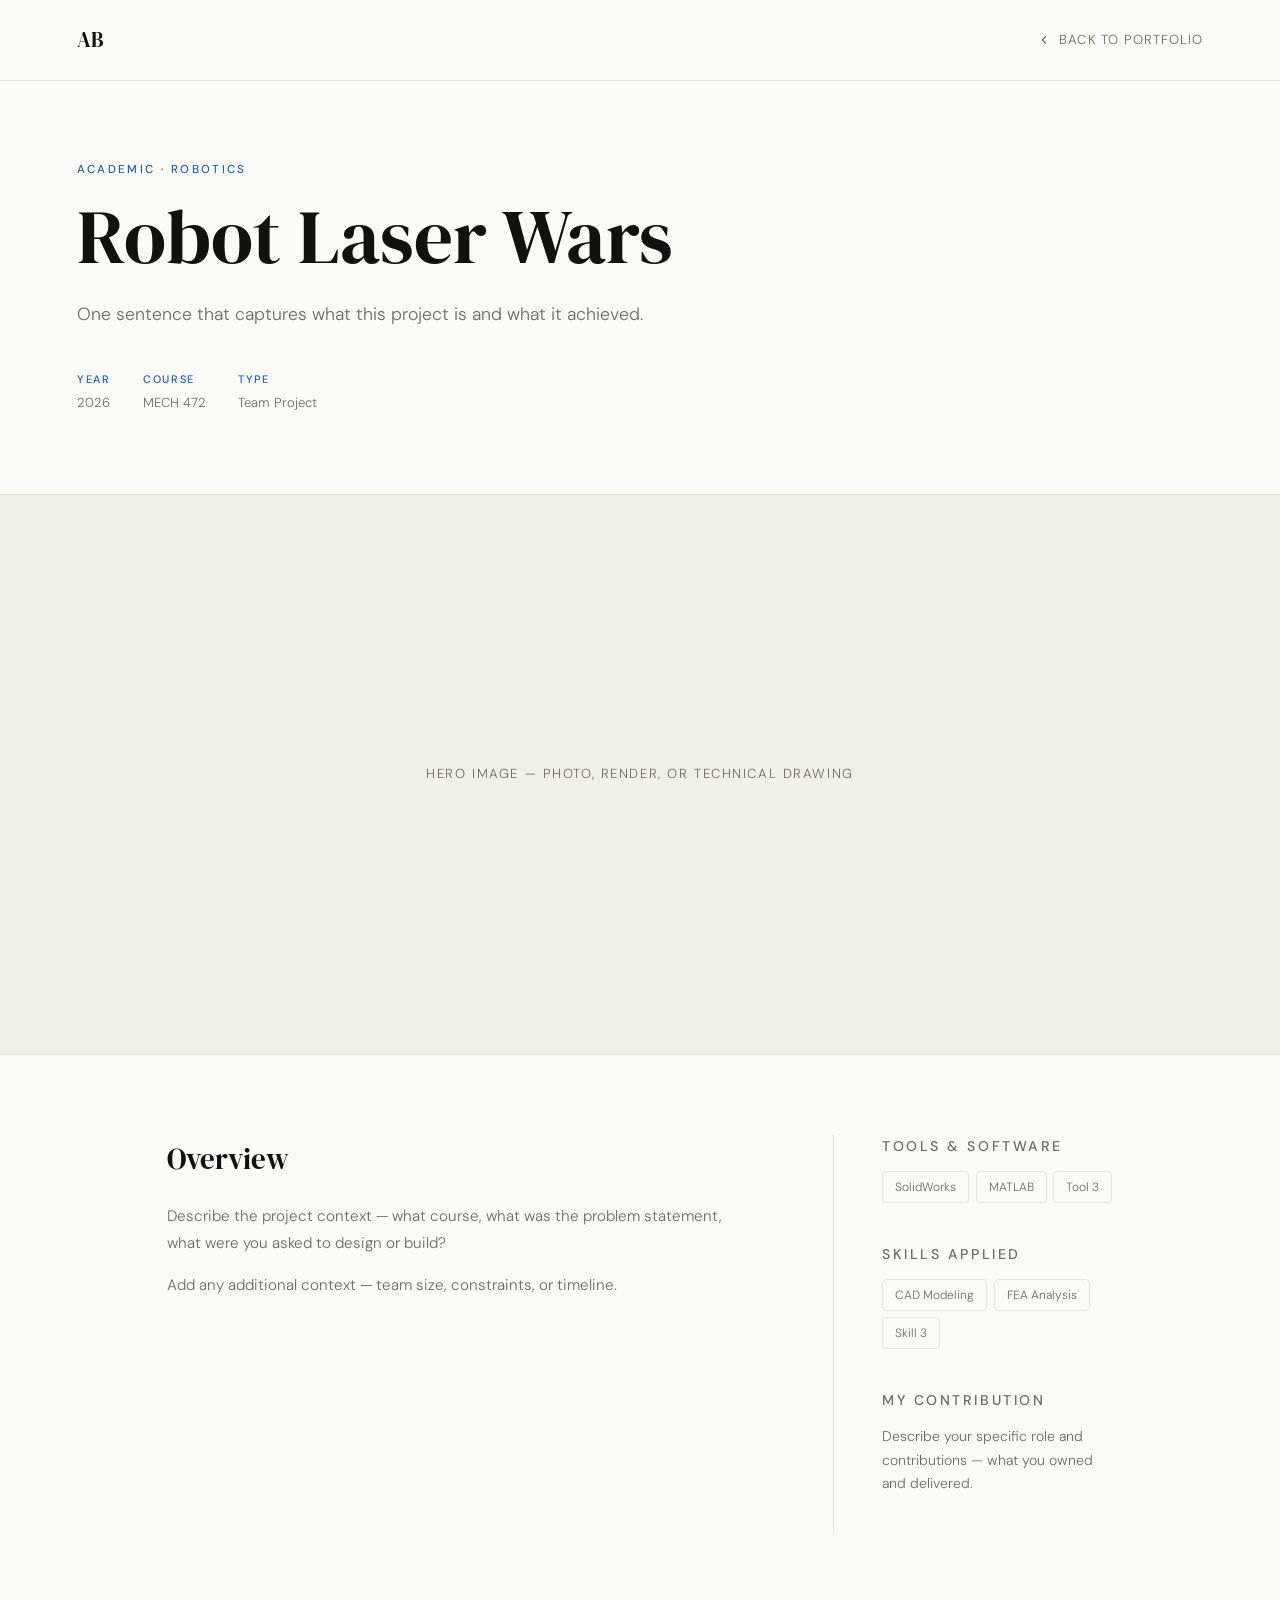
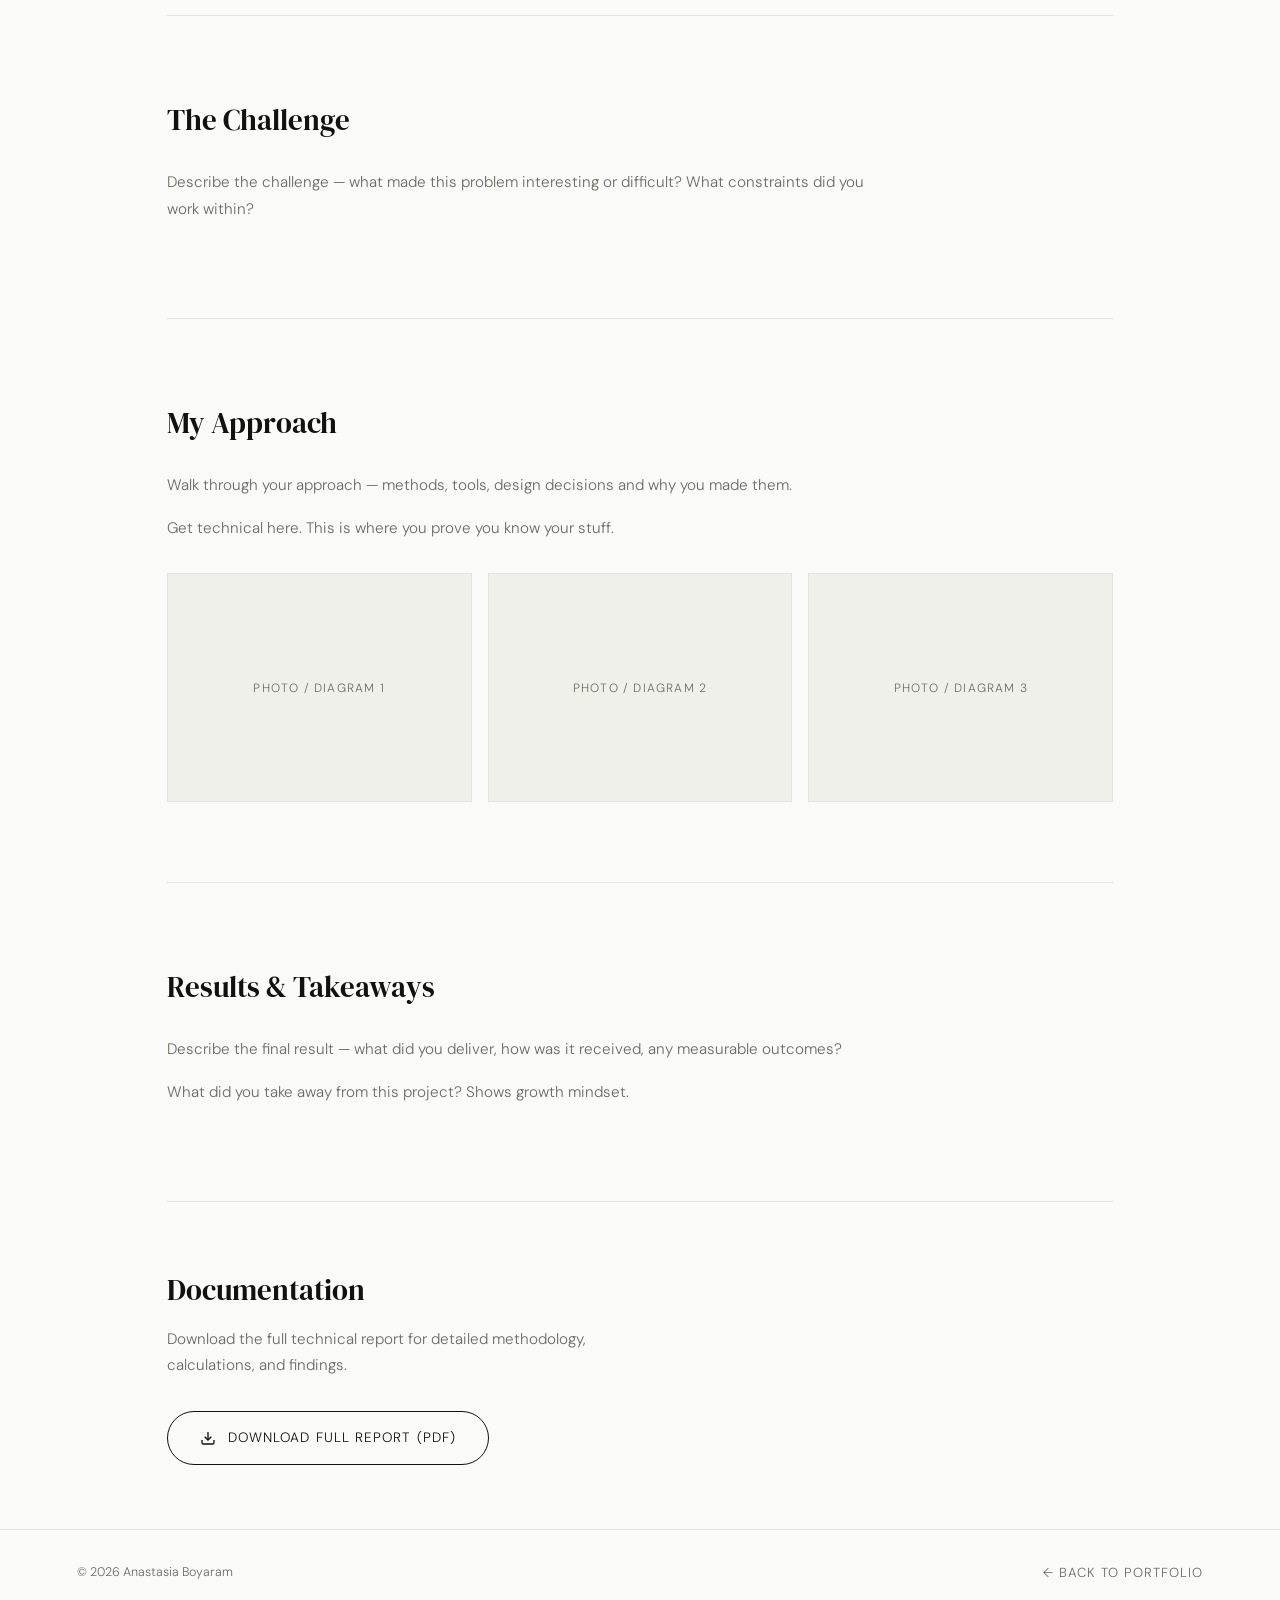
==== projects/robotics.html @ 699fc608 "initial portfolio setup" ====
<!DOCTYPE html>
<html lang="en">
<head>
  <meta charset="UTF-8" />
  <meta name="viewport" content="width=device-width, initial-scale=1.0"/>
  <!-- ▸ CHANGE: Update the title to your project name -->
  <title>Robot Laser Wars – Anastasia Boyaram</title>
  <link href="https://fonts.googleapis.com/css2?family=DM+Serif+Display:ital@0;1&family=DM+Sans:wght@300;400;500&display=swap" rel="stylesheet"/>
  <style>
    *, *::before, *::after { box-sizing: border-box; margin: 0; padding: 0; }

    :root {
      --bg: #fafaf8;
      --ink: #111110;
      --mid: #6b6b63;
      --accent: #2a5caa;
      --border: #e4e4dc;
      --card-bg: #ffffff;
    }

    html { scroll-behavior: smooth; }

    body {
      background: var(--bg);
      color: var(--ink);
      font-family: 'DM Sans', sans-serif;
      font-weight: 300;
      line-height: 1.7;
    }

    /* ── NAV ── */
    nav {
      position: fixed; top: 0; left: 0; right: 0;
      z-index: 100;
      display: flex; justify-content: space-between; align-items: center;
      padding: 1.4rem 6vw;
      background: rgba(250,250,248,0.88);
      backdrop-filter: blur(10px);
      border-bottom: 1px solid var(--border);
    }
    .nav-name {
      font-family: 'DM Serif Display', serif;
      font-size: 1.3rem;
      letter-spacing: 0.01em;
      text-decoration: none;
      color: var(--ink);
    }
    .back-link {
      display: inline-flex;
      align-items: center;
      gap: 0.5rem;
      font-size: 0.82rem;
      letter-spacing: 0.08em;
      text-transform: uppercase;
      color: var(--mid);
      text-decoration: none;
      transition: color 0.2s;
    }
    .back-link:hover { color: var(--accent); }

    /* ── HERO ── */
    .project-hero {
      padding: 10rem 6vw 5rem;
      border-bottom: 1px solid var(--border);
      opacity: 0; animation: fadeUp 0.9s 0.2s forwards;
    }
    .project-category {
      font-size: 0.72rem;
      letter-spacing: 0.2em;
      text-transform: uppercase;
      color: var(--accent);
      font-weight: 500;
      margin-bottom: 1rem;
    }
    .project-title {
      font-family: 'DM Serif Display', serif;
      font-size: clamp(2.5rem, 6vw, 5rem);
      font-weight: 400;
      line-height: 1.05;
      max-width: 800px;
      margin-bottom: 1.5rem;
    }
    .project-summary {
      font-size: 1.1rem;
      color: var(--mid);
      max-width: 600px;
      margin-bottom: 2.5rem;
    }
    .project-meta {
      display: flex;
      flex-wrap: wrap;
      gap: 2rem;
      font-size: 0.82rem;
      color: var(--mid);
    }
    .project-meta span strong {
      display: block;
      font-size: 0.68rem;
      letter-spacing: 0.16em;
      text-transform: uppercase;
      color: var(--accent);
      font-weight: 500;
      margin-bottom: 0.2rem;
    }

    /* ── IMAGE ── */
    .project-image-hero {
      width: 100%;
      aspect-ratio: 16/7;
      object-fit: cover;
      border-bottom: 1px solid var(--border);
      display: block;
    }
    .image-placeholder {
      width: 100%;
      aspect-ratio: 16/7;
      background: #f0f0ea;
      border-bottom: 1px solid var(--border);
      display: flex;
      align-items: center;
      justify-content: center;
      font-size: 0.82rem;
      letter-spacing: 0.12em;
      text-transform: uppercase;
      color: var(--mid);
    }

    /* ── CONTENT ── */
    .project-body {
      max-width: 1100px;
      margin: 0 auto;
      padding: 0 6vw;
    }
    .content-grid {
      display: grid;
      grid-template-columns: 1fr 280px;
      gap: 6rem;
      padding: 5rem 0;
      border-bottom: 1px solid var(--border);
    }
    .content-section h2 {
      font-family: 'DM Serif Display', serif;
      font-size: 1.8rem;
      font-weight: 400;
      margin-bottom: 1.2rem;
    }
    .content-section p {
      font-size: 0.95rem;
      color: var(--mid);
      margin-bottom: 1rem;
      line-height: 1.75;
    }
    .sidebar { border-left: 1px solid var(--border); padding-left: 3rem; }
    .sidebar-block { margin-bottom: 2.5rem; }
    .sidebar-label {
      font-size: 0.68rem;
      letter-spacing: 0.18em;
      text-transform: uppercase;
      color: var(--accent);
      font-weight: 500;
      margin-bottom: 0.8rem;
    }
    .sidebar-tags { display: flex; flex-wrap: wrap; gap: 0.4rem; }
    .sidebar-tag {
      font-size: 0.75rem;
      padding: 0.3rem 0.75rem;
      background: var(--bg);
      border: 1px solid var(--border);
      border-radius: 4px;
      color: var(--mid);
    }
    .sidebar p {
      font-size: 0.88rem;
      color: var(--mid);
      line-height: 1.65;
    }
    .full-section {
      padding: 5rem 0;
      border-bottom: 1px solid var(--border);
    }
    .full-section h2 {
      font-family: 'DM Serif Display', serif;
      font-size: 1.8rem;
      font-weight: 400;
      margin-bottom: 1.5rem;
    }
    .full-section p {
      font-size: 0.95rem;
      color: var(--mid);
      line-height: 1.75;
      max-width: 720px;
      margin-bottom: 1rem;
    }
    .photo-grid {
      display: grid;
      grid-template-columns: repeat(auto-fill, minmax(280px, 1fr));
      gap: 1rem;
      margin-top: 2rem;
    }
    .photo-grid img {
      width: 100%;
      aspect-ratio: 4/3;
      object-fit: cover;
      border: 1px solid var(--border);
    }
    .photo-placeholder {
      aspect-ratio: 4/3;
      background: #f0f0ea;
      border: 1px solid var(--border);
      display: flex;
      align-items: center;
      justify-content: center;
      font-size: 0.75rem;
      letter-spacing: 0.1em;
      text-transform: uppercase;
      color: var(--mid);
    }
    .pdf-section { padding: 4rem 0; }
    .pdf-section h2 {
      font-family: 'DM Serif Display', serif;
      font-size: 1.8rem;
      font-weight: 400;
      margin-bottom: 0.75rem;
    }
    .pdf-section p {
      font-size: 0.95rem;
      color: var(--mid);
      margin-bottom: 2rem;
      max-width: 500px;
    }
    .pdf-download {
      display: inline-flex;
      align-items: center;
      gap: 0.75rem;
      padding: 0.9rem 2rem;
      border: 1.5px solid var(--ink);
      border-radius: 100px;
      font-size: 0.85rem;
      letter-spacing: 0.08em;
      text-transform: uppercase;
      color: var(--ink);
      text-decoration: none;
      transition: all 0.2s;
      font-family: 'DM Sans', sans-serif;
    }
    .pdf-download:hover { background: var(--ink); color: var(--bg); }
    footer {
      padding: 2rem 6vw;
      border-top: 1px solid var(--border);
      display: flex; justify-content: space-between; align-items: center;
      font-size: 0.78rem;
      color: var(--mid);
    }
    @keyframes fadeUp {
      from { opacity: 0; transform: translateY(22px); }
      to   { opacity: 1; transform: translateY(0); }
    }
    @media (max-width: 768px) {
      .content-grid { grid-template-columns: 1fr; gap: 3rem; }
      .sidebar { border-left: none; padding-left: 0; border-top: 1px solid var(--border); padding-top: 2rem; }
    }
  </style>
</head>
<body>

<nav>
  <a class="nav-name" href="../index.html">AB</a>
  <a class="back-link" href="../index.html">
    <svg width="14" height="14" viewBox="0 0 24 24" fill="none" stroke="currentColor" stroke-width="2">
      <polyline points="15 18 9 12 15 6"></polyline>
    </svg>
    Back to Portfolio
  </a>
</nav>

<div class="project-hero">
  <!-- ▸ CHANGE: e.g. "Academic · Robotics" or "Academic · Capstone" -->
  <p class="project-category">Academic · Robotics</p>

  <!-- ▸ CHANGE: Your project title -->
  <h1 class="project-title">Robot Laser Wars</h1>

  <!-- ▸ CHANGE: One punchy sentence about what the project is -->
  <p class="project-summary">One sentence that captures what this project is and what it achieved.</p>

  <div class="project-meta">
    <!-- ▸ CHANGE: Fill in year, course, and team or solo -->
    <span><strong>Year</strong>2026</span>
    <span><strong>Course</strong>MECH 472</span>
    <span><strong>Type</strong>Team Project</span>
  </div>
</div>

<!-- ▸ OPTION A — Have a photo? Replace the div below with:
     <img class="project-image-hero" src="your-image.jpg" alt="Project Name" /> -->
<!-- ▸ OPTION B — No photo yet? Leave the placeholder as is -->
<div class="image-placeholder">Hero image — photo, render, or technical drawing</div>

<div class="project-body">

  <div class="content-grid">
    <div class="content-section">
      <h2>Overview</h2>
      <!-- ▸ CHANGE: What was the project about? What was the goal? -->
      <p>Describe the project context — what course, what was the problem statement, what were you asked to design or build?</p>
      <p>Add any additional context — team size, constraints, or timeline.</p>
    </div>

    <div class="sidebar">
      <div class="sidebar-block">
        <p class="sidebar-label">Tools & Software</p>
        <div class="sidebar-tags">
          <!-- ▸ CHANGE: Your actual tools -->
          <span class="sidebar-tag">SolidWorks</span>
          <span class="sidebar-tag">MATLAB</span>
          <span class="sidebar-tag">Tool 3</span>
        </div>
      </div>
      <div class="sidebar-block">
        <p class="sidebar-label">Skills Applied</p>
        <div class="sidebar-tags">
          <!-- ▸ CHANGE: Relevant engineering skills -->
          <span class="sidebar-tag">CAD Modeling</span>
          <span class="sidebar-tag">FEA Analysis</span>
          <span class="sidebar-tag">Skill 3</span>
        </div>
      </div>
      <div class="sidebar-block">
        <p class="sidebar-label">My Contribution</p>
        <!-- ▸ CHANGE: What did YOU specifically do on this project? -->
        <p>Describe your specific role and contributions — what you owned and delivered.</p>
      </div>
    </div>
  </div>

  <div class="full-section">
    <h2>The Challenge</h2>
    <!-- ▸ CHANGE: What engineering problem were you solving? -->
    <p>Describe the challenge — what made this problem interesting or difficult? What constraints did you work within?</p>
  </div>

  <div class="full-section">
    <h2>My Approach</h2>
    <!-- ▸ CHANGE: How did you solve it? What decisions did you make? -->
    <p>Walk through your approach — methods, tools, design decisions and why you made them.</p>
    <p>Get technical here. This is where you prove you know your stuff.</p>

    <!-- ▸ CHANGE: Replace placeholders with real images, or delete the grid if no photos -->
    <div class="photo-grid">
      <div class="photo-placeholder">Photo / Diagram 1</div>
      <div class="photo-placeholder">Photo / Diagram 2</div>
      <div class="photo-placeholder">Photo / Diagram 3</div>
    </div>
  </div>

  <div class="full-section">
    <h2>Results &amp; Takeaways</h2>
    <!-- ▸ CHANGE: What was the outcome? What did you learn? -->
    <p>Describe the final result — what did you deliver, how was it received, any measurable outcomes?</p>
    <p>What did you take away from this project? Shows growth mindset.</p>
  </div>

  <div class="pdf-section">
    <h2>Documentation</h2>
    <p>Download the full technical report for detailed methodology, calculations, and findings.</p>
    <!-- ▸ CHANGE: Update href to your PDF filename -->
    <!-- ▸ DELETE this block entirely if you don't have a PDF for this project -->
    <a class="pdf-download" href="your-report.pdf" target="_blank">
      <svg width="16" height="16" viewBox="0 0 24 24" fill="none" stroke="currentColor" stroke-width="2">
        <path d="M21 15v4a2 2 0 0 1-2 2H5a2 2 0 0 1-2-2v-4"></path>
        <polyline points="7 10 12 15 17 10"></polyline>
        <line x1="12" y1="15" x2="12" y2="3"></line>
      </svg>
      Download Full Report (PDF)
    </a>
  </div>

</div>

<footer>
  <span>© 2026 Anastasia Boyaram</span>
  <a href="../index.html" class="back-link">← Back to Portfolio</a>
</footer>

</body>
</html>
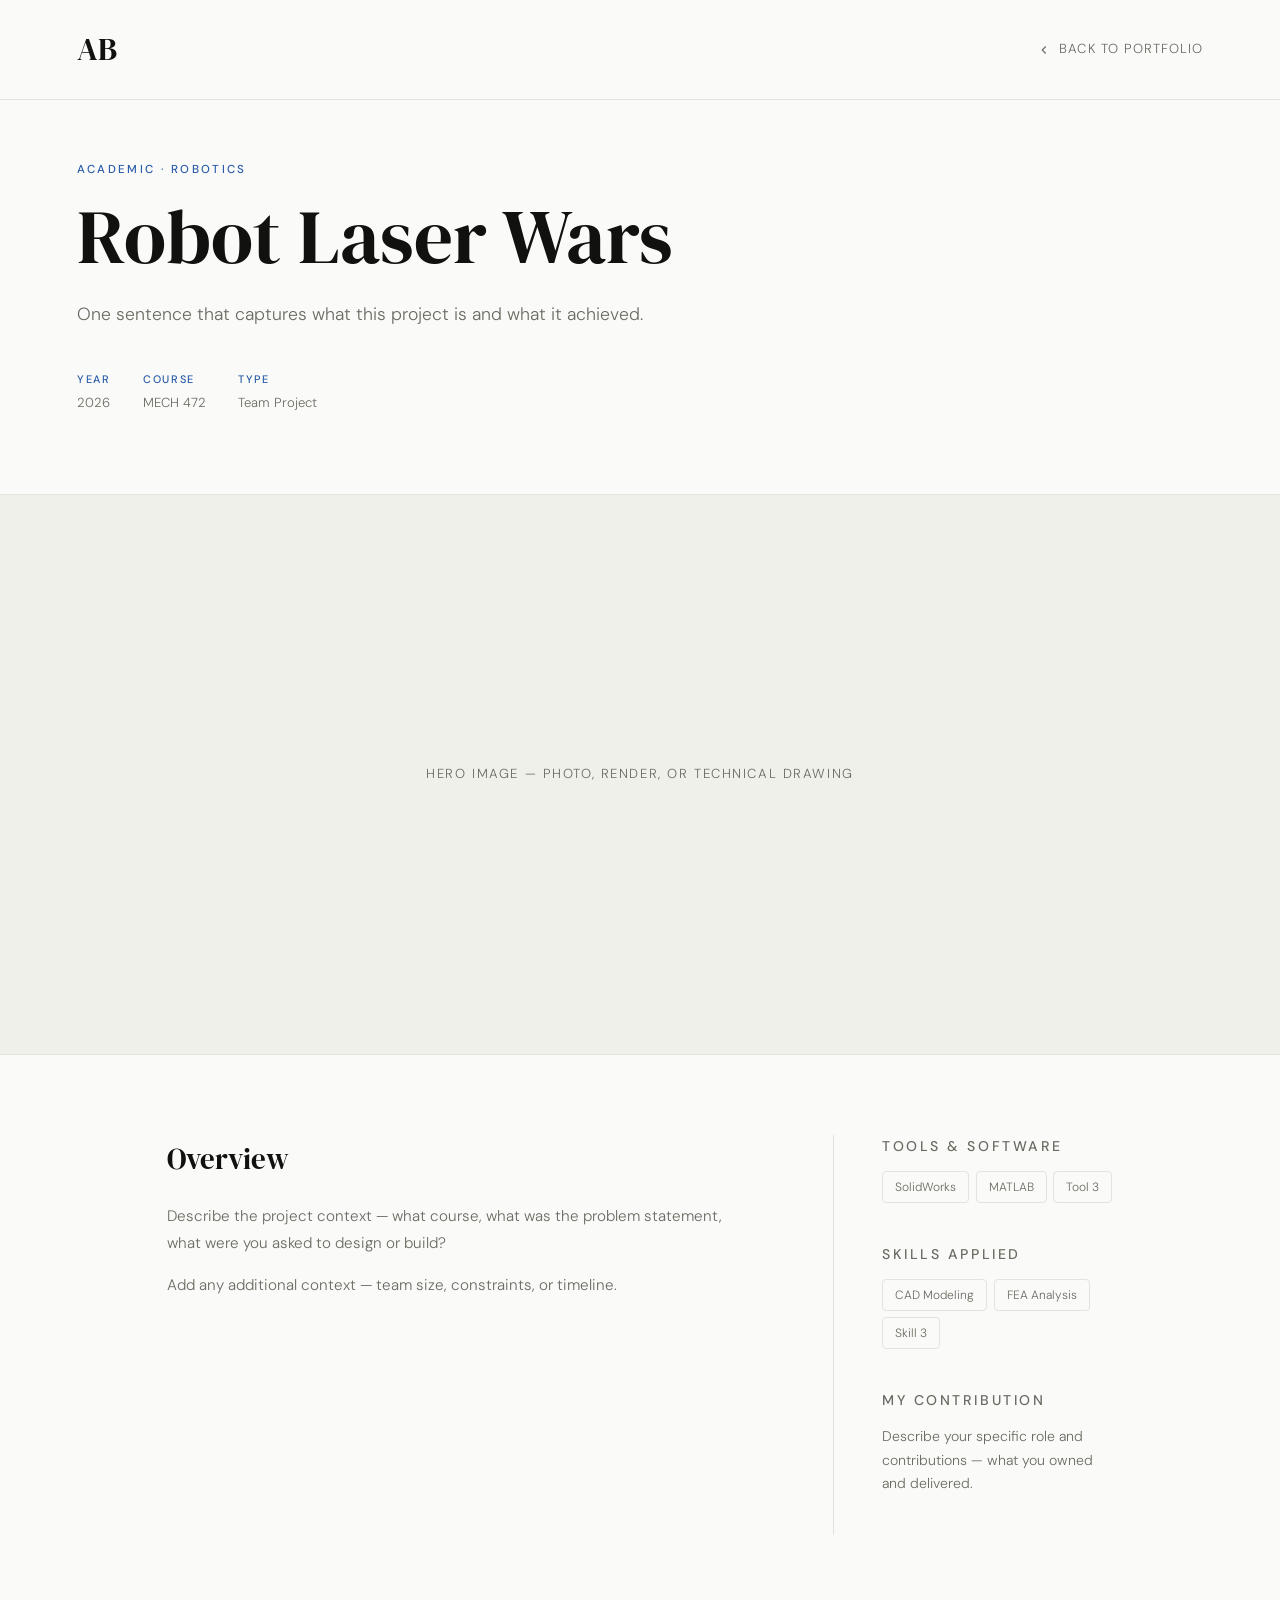
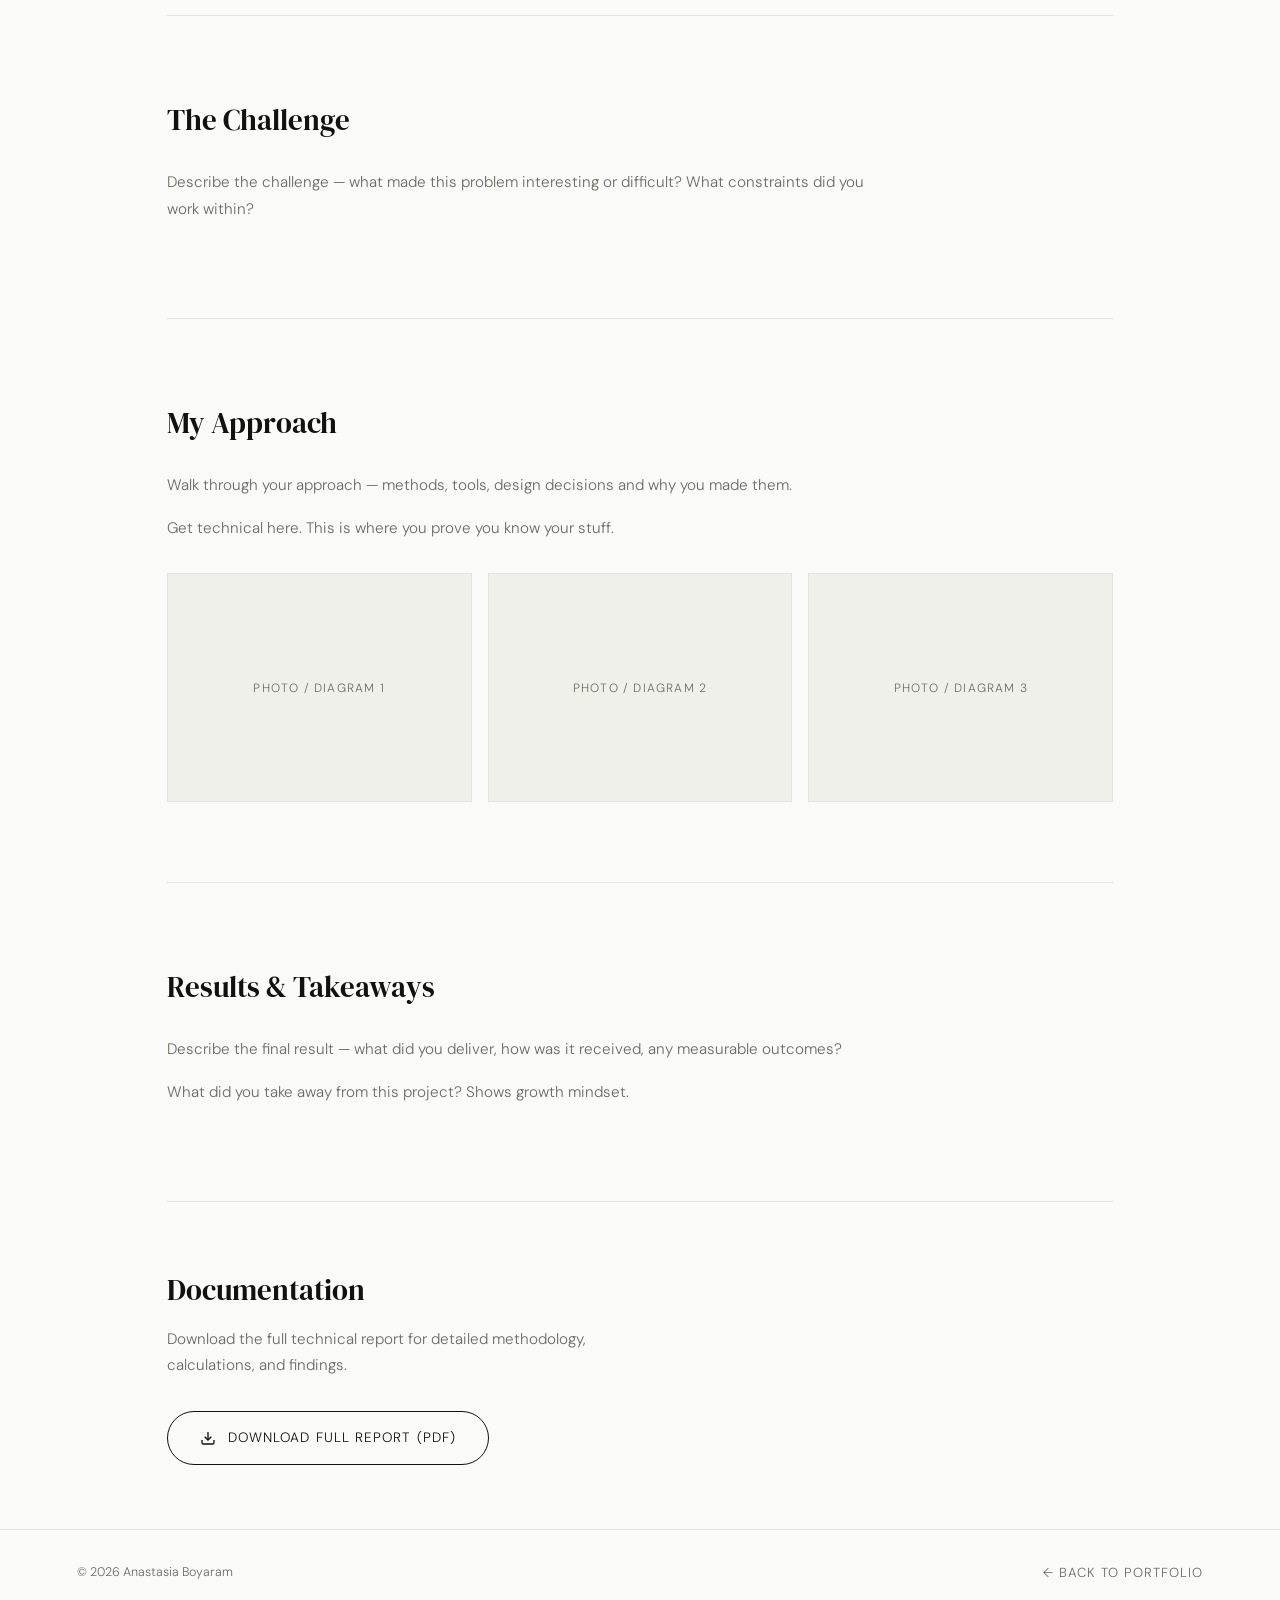
==== commit 0f9f6885: "bigger monograms" ====
--- a/projects/robotics.html
+++ b/projects/robotics.html
@@ -40,7 +40,7 @@
     }
     .nav-name {
       font-family: 'DM Serif Display', serif;
-      font-size: 1.3rem;
+      font-size: 2.0rem;
       letter-spacing: 0.01em;
       text-decoration: none;
       color: var(--ink);
